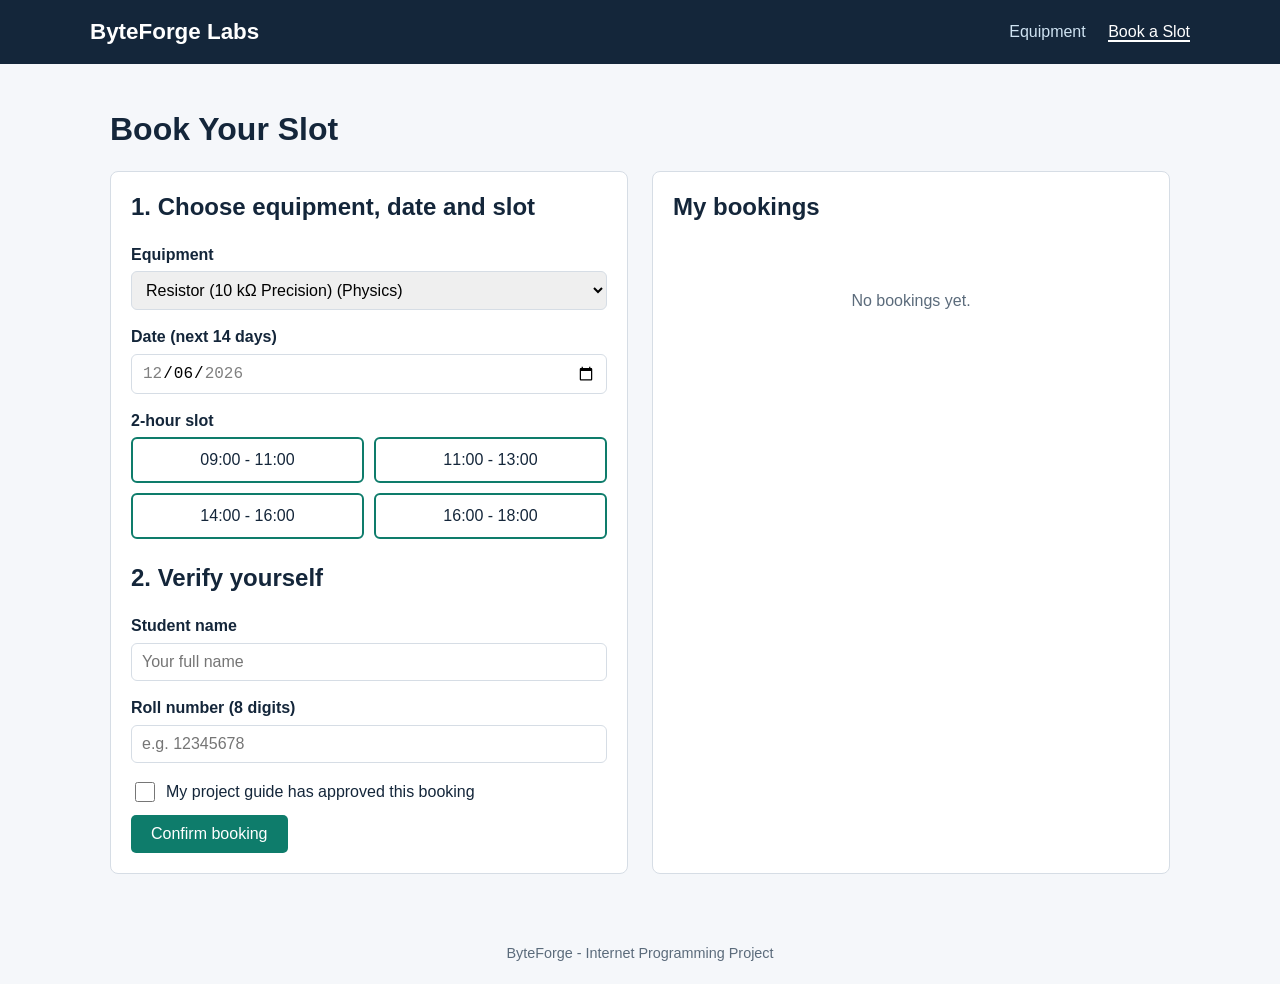
==== booking.html @ 0279f82e "first commit" ====
<!DOCTYPE html>
<html lang="en">
<head>
  <meta charset="UTF-8">
  <meta name="viewport" content="width=device-width, initial-scale=1.0">
  <title>Book Your Slot</title>
  <link rel="stylesheet" href="style.css">
</head>
<body>
  <header>
    <div class="header-inner">
      <a class="logo" href="index.html">ByteForge Labs</a>
      <nav>
        <a href="index.html">Equipment</a>
        <a href="booking.html" class="active">Book a Slot</a>
      </nav>
    </div>
  </header>

  <main>
    <h1>Book Your Slot</h1>

    <div class="booking-layout">
      <!-- LEFT: the booking form -->
      <section class="panel">
        <h2>1. Choose equipment, date and slot</h2>

        <label for="equipment">Equipment</label>
        <select id="equipment"></select>

        <label for="date">Date (next 14 days)</label>
        <input type="date" id="date">

        <label>2-hour slot</label>
        <div class="slots" id="slots"></div>

        <h2 style="margin-top:24px">2. Verify yourself</h2>

        <label for="studentName">Student name</label>
        <input type="text" id="studentName" placeholder="Your full name">

        <label for="rollNo">Roll number (8 digits)</label>
        <input type="text" id="rollNo" maxlength="8" placeholder="e.g. 12345678">

        <div class="check-row">
          <input type="checkbox" id="approval">
          <label for="approval">My project guide has approved this booking</label>
        </div>

        <div id="message" class="message"></div>

        <div class="btn-row">
          <button class="btn" id="bookBtn" type="button">Confirm booking</button>
        </div>
      </section>

      <!-- RIGHT: list of saved bookings -->
      <section class="panel">
        <h2>My bookings</h2>
        <div class="table-wrap" id="bookingList"></div>
      </section>
    </div>
  </main>

  <footer>ByteForge - Internet Programming Project</footer>

  <script src="data.js"></script>
  <script src="booking.js"></script>
</body>
</html>
---- style.css ----
/* ============ style.css - shared by all pages ============ */

/* 1. Colours kept in one place so they are easy to change */
:root {
  --ink: #14263a;        /* dark navy for text and header */
  --paper: #f5f7fa;      /* page background */
  --white: #ffffff;
  --accent: #0e7c6b;     /* teal for buttons */
  --accent-dark: #0a5c4f;
  --line: #d6dde5;       /* borders */
  --warn: #b45309;       /* amber for safety */
  --danger: #b42318;     /* red for errors / booked */
}

/* 2. Basic reset */
* { box-sizing: border-box; }
body {
  margin: 0;
  font-family: "Segoe UI", Arial, sans-serif;
  background: var(--paper);
  color: var(--ink);
  line-height: 1.6;
}
h1, h2, h3 { line-height: 1.25; }
a:focus-visible, button:focus-visible, input:focus-visible, select:focus-visible {
  outline: 3px solid #f5b301;
  outline-offset: 2px;
}

/* 3. Header and navigation */
header { background: var(--ink); color: var(--white); padding: 14px 20px; }
.header-inner {
  max-width: 1100px; margin: auto;
  display: flex; justify-content: space-between; align-items: center;
  flex-wrap: wrap; gap: 8px;
}
.logo { font-size: 1.4rem; font-weight: 700; color: var(--white); text-decoration: none; }
nav a { color: #cfe3f2; text-decoration: none; margin-left: 18px; }
nav a:hover, nav a.active { color: var(--white); border-bottom: 2px solid var(--white); }

/* 4. Page container */
main { max-width: 1100px; margin: auto; padding: 24px 20px 50px; }

/* 5. Home page intro */
.intro { padding: 10px 0 20px; }
.intro h1 { font-size: 2rem; margin: 0 0 8px; }
.intro p { max-width: 70ch; margin: 0; }

/* 6. Filters (lab buttons + search box) */
.filters { display: flex; flex-wrap: wrap; gap: 10px; align-items: center; margin-bottom: 20px; }
.filters button {
  padding: 8px 16px; border: 1px solid var(--line); background: var(--white);
  border-radius: 20px; cursor: pointer; font-size: 1rem; color: var(--ink);
}
.filters button.active { background: var(--ink); color: var(--white); border-color: var(--ink); }
.filters input {
  margin-left: auto; padding: 8px 12px; border: 1px solid var(--line);
  border-radius: 6px; font-size: 1rem; min-width: 220px;
}

/* 7. Equipment cards grid */
.grid { display: grid; grid-template-columns: repeat(auto-fill, minmax(250px, 1fr)); gap: 16px; }
.card {
  background: var(--white); border: 1px solid var(--line); border-radius: 8px;
  padding: 16px; display: flex; flex-direction: column;
}
.card h3 { margin: 6px 0; font-size: 1.1rem; }
.card p { margin: 0 0 14px; font-size: 0.95rem; flex: 1; }
.lab-tag {
  align-self: flex-start; font-size: 0.8rem; padding: 2px 10px;
  border-radius: 12px; color: var(--white);
}
.lab-Physics { background: #2f6fb3; }
.lab-Electronics { background: #7a4fb3; }
.lab-Mechanical { background: #a8561c; }
.lab-IoT { background: #0e7c6b; }
.empty { padding: 30px; text-align: center; color: #5b6b7b; }

/* 8. Buttons */
.btn {
  display: inline-block; padding: 10px 20px; background: var(--accent); color: var(--white);
  text-decoration: none; border: none; border-radius: 5px; cursor: pointer; font-size: 1rem;
}
.btn:hover { background: var(--accent-dark); }
.btn-outline { background: var(--white); color: var(--ink); border: 1px solid var(--ink); }
.btn-outline:hover { background: var(--ink); color: var(--white); }
.btn-row { display: flex; gap: 10px; flex-wrap: wrap; margin-top: 10px; }

/* 9. Equipment detail page */
.detail-box { background: var(--white); border: 1px solid var(--line); border-radius: 8px; padding: 22px; }
.detail-box h1 { margin-top: 4px; }
.sections { display: grid; grid-template-columns: repeat(auto-fit, minmax(300px, 1fr)); gap: 16px; margin-top: 18px; }
.section { border: 1px solid var(--line); border-radius: 6px; padding: 14px 18px; }
.section h3 { margin: 0 0 6px; font-size: 1.05rem; }
.section ul, .section ol { margin: 0; padding-left: 20px; }
.section.safety { border-left: 5px solid var(--warn); background: #fff8ef; }
.section.safety h3 { color: var(--warn); }

/* 10. Booking page */
.booking-layout { display: grid; grid-template-columns: 1fr 1fr; gap: 24px; }
.panel { background: var(--white); border: 1px solid var(--line); border-radius: 8px; padding: 20px; }
.panel h2 { margin-top: 0; }
label { display: block; margin: 14px 0 4px; font-weight: 600; }
input[type="text"], input[type="date"], select {
  width: 100%; padding: 9px 10px; border: 1px solid var(--line); border-radius: 6px; font-size: 1rem;
}
.check-row { display: flex; align-items: center; gap: 8px; margin-top: 16px; }
.check-row input { width: 20px; height: 20px; }
.check-row label { margin: 0; font-weight: normal; }

.slots { display: grid; grid-template-columns: 1fr 1fr; gap: 10px; }
.slot {
  padding: 12px; border: 2px solid var(--accent); background: var(--white);
  border-radius: 6px; cursor: pointer; font-size: 1rem; color: var(--ink);
}
.slot:hover { background: #e6f4f1; }
.slot.selected { background: var(--accent); color: var(--white); }
.slot:disabled { border-color: var(--line); background: #eceff3; color: #8a96a3; cursor: not-allowed; }

.message { margin-top: 14px; padding: 10px 14px; border-radius: 6px; display: none; }
.message.error { display: block; background: #fdecea; color: var(--danger); border: 1px solid #f3b8b2; }
.message.success { display: block; background: #e6f4ea; color: #1e6b3a; border: 1px solid #a6d6b5; }

table { width: 100%; border-collapse: collapse; margin-top: 10px; }
th, td { border: 1px solid var(--line); padding: 8px 10px; text-align: left; font-size: 0.95rem; }
th { background: #eaf0f6; }
.table-wrap { overflow-x: auto; }
.cancel-btn { background: var(--danger); color: var(--white); border: none; padding: 5px 10px; border-radius: 4px; cursor: pointer; }

footer { text-align: center; padding: 18px; color: #5b6b7b; font-size: 0.9rem; }

/* 11. Mobile layout */
@media (max-width: 800px) {
  .booking-layout { grid-template-columns: 1fr; }
  .filters input { margin-left: 0; width: 100%; }
}
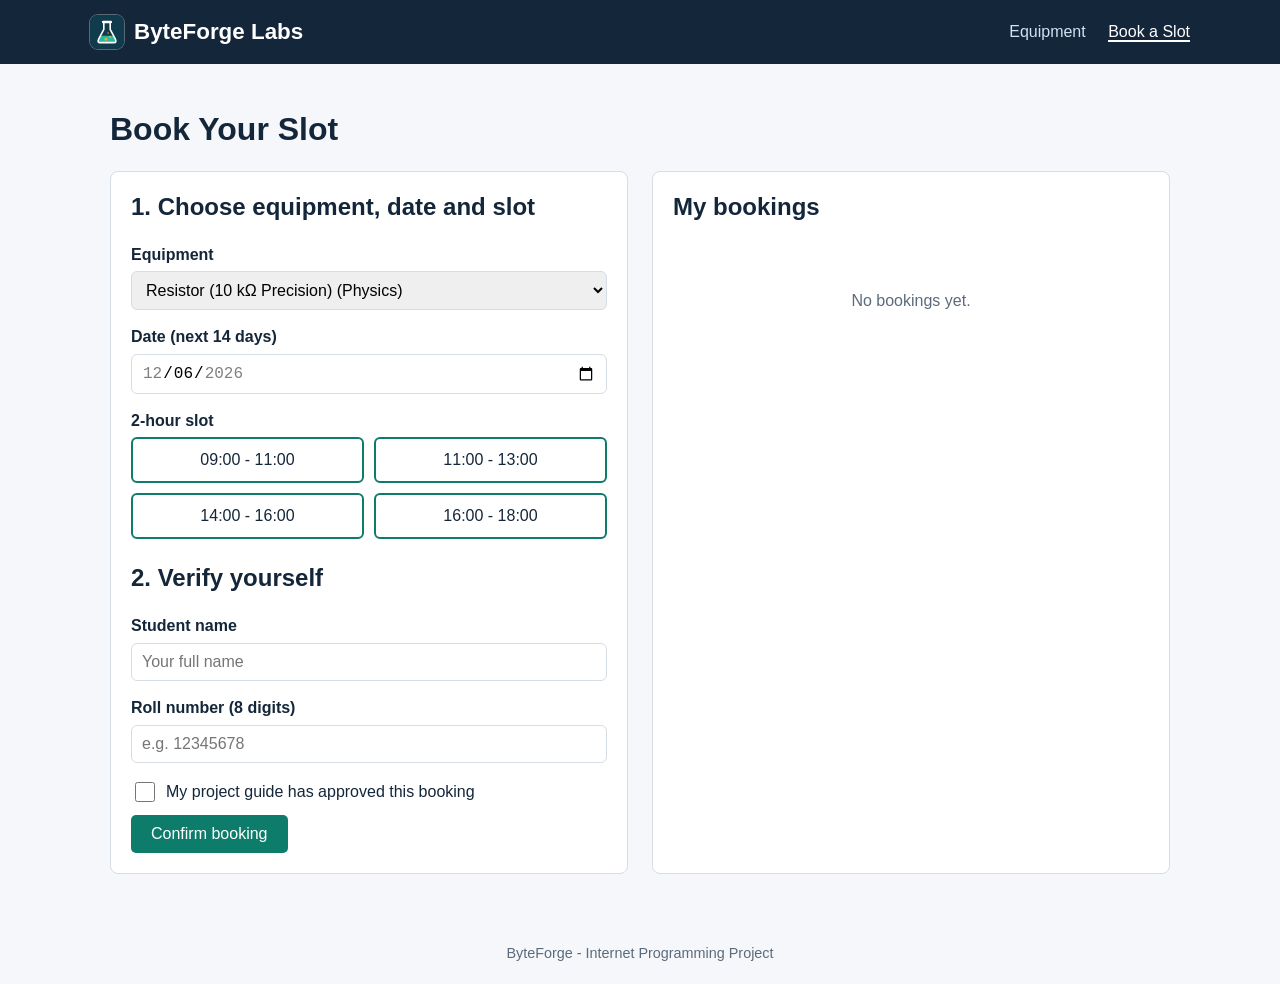
==== commit 8618c712: "adding favicon,updating code and including project link deployed on versel" ====
--- a/booking.html
+++ b/booking.html
@@ -4,12 +4,15 @@
   <meta charset="UTF-8">
   <meta name="viewport" content="width=device-width, initial-scale=1.0">
   <title>Book Your Slot</title>
+  <link rel="icon" href="assets/favicon.svg" type="image/svg+xml">
+  <link rel="apple-touch-icon" href="assets/apple-touch-icon.png">
+  <meta name="theme-color" content="#0F3B4C">
   <link rel="stylesheet" href="style.css">
 </head>
 <body>
   <header>
     <div class="header-inner">
-      <a class="logo" href="index.html">ByteForge Labs</a>
+      <a class="logo" href="index.html"><img src="assets/favicon.svg" alt="" width="34" height="34">ByteForge Labs</a>
       <nav>
         <a href="index.html">Equipment</a>
         <a href="booking.html" class="active">Book a Slot</a>
--- a/style.css
+++ b/style.css
@@ -34,7 +34,8 @@
   display: flex; justify-content: space-between; align-items: center;
   flex-wrap: wrap; gap: 8px;
 }
-.logo { font-size: 1.4rem; font-weight: 700; color: var(--white); text-decoration: none; }
+.logo { display: flex; align-items: center; gap: 10px; font-size: 1.4rem; font-weight: 700; color: var(--white); text-decoration: none; }
+.logo img { border-radius: 8px; box-shadow: 0 0 0 1px rgba(255, 255, 255, 0.3); }
 nav a { color: #cfe3f2; text-decoration: none; margin-left: 18px; }
 nav a:hover, nav a.active { color: var(--white); border-bottom: 2px solid var(--white); }
 
